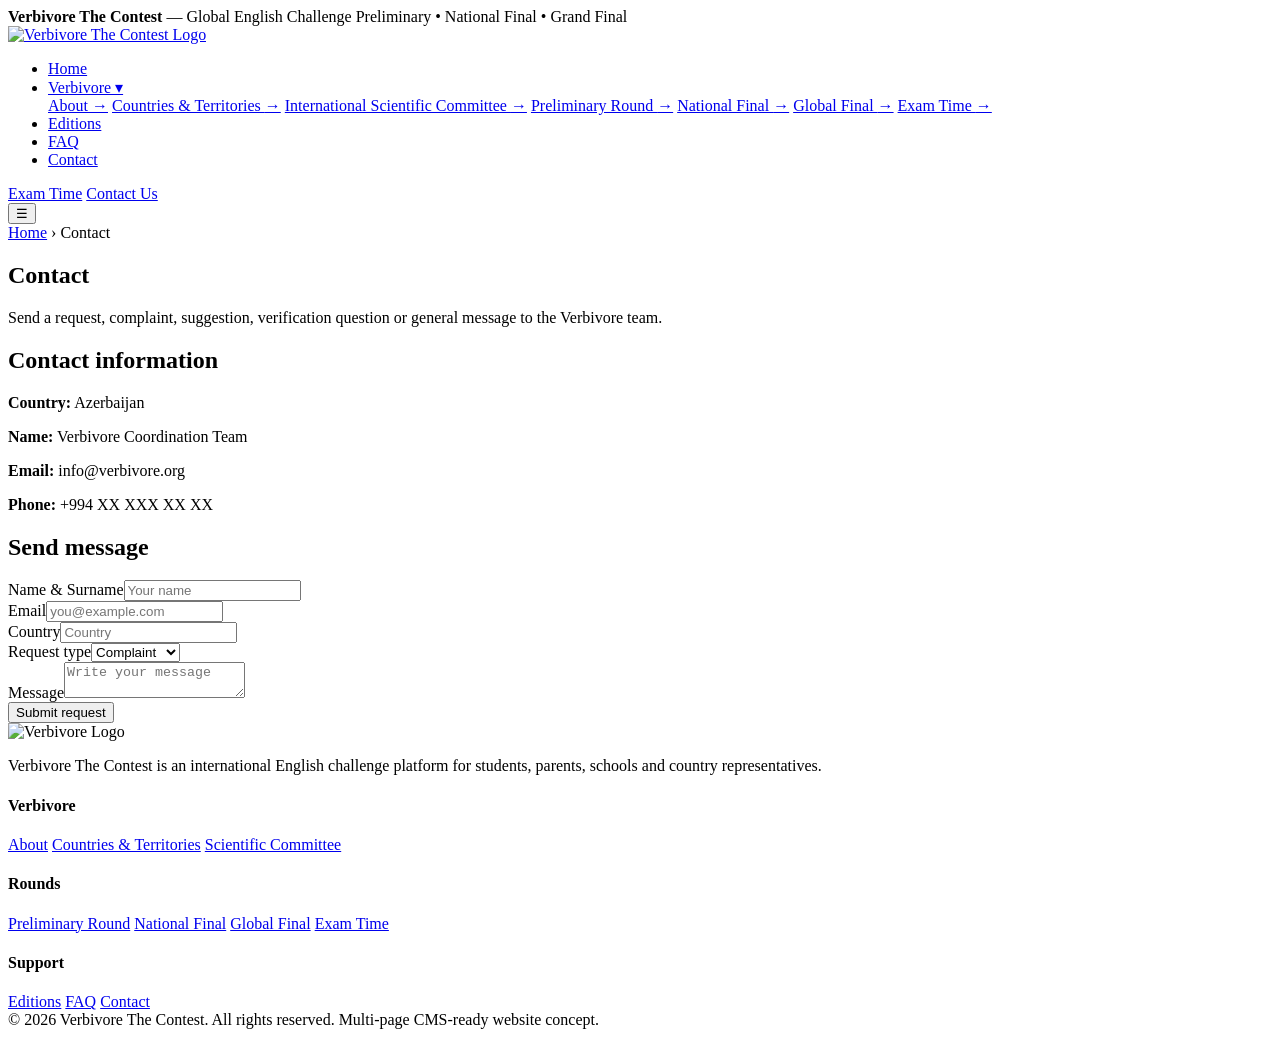
==== contact.html @ e63f41cc "Add files via upload" ====
<!DOCTYPE html>
<html lang="en">
<head>
  <meta charset="UTF-8" />
  <meta name="viewport" content="width=device-width, initial-scale=1.0" />
  <title>Contact | Verbivore</title>
  <link rel="stylesheet" href="assets/style.css" />
</head>
<body>
  <div class="top-strip">
    <div class="container">
      <span><b>Verbivore The Contest</b> — Global English Challenge</span>
      <span>Preliminary • National Final • Grand Final</span>
    </div>
  </div>
  <header class="site-header" id="siteHeader">
    <div class="container navbar">
      <a class="brand" href="index.html" aria-label="Verbivore Home">
        <img src="assets/verbivore-logo.png" alt="Verbivore The Contest Logo" />
      </a>
      <nav>
        <ul class="menu">
          <li><a href="index.html">Home</a></li>
          <li>
            <a class="dropbtn" href="verbivore/index.html">Verbivore ▾</a>
            <div class="dropdown">
              <a href="verbivore/about.html">About <span>→</span></a>
              <a href="verbivore/countries-territories.html">Countries & Territories <span>→</span></a>
              <a href="verbivore/scientific-committee.html">International Scientific Committee <span>→</span></a>
              <a href="verbivore/preliminary-round.html">Preliminary Round <span>→</span></a>
              <a href="verbivore/national-final.html">National Final <span>→</span></a>
              <a href="verbivore/global-final.html">Global Final <span>→</span></a>
              <a href="verbivore/exam-time.html">Exam Time <span>→</span></a>
            </div>
          </li>
          <li><a href="editions/index.html">Editions</a></li>
          <li><a href="faq.html">FAQ</a></li>
          <li><a href="contact.html">Contact</a></li>
        </ul>
      </nav>
      <div class="header-actions">
        <a class="btn btn-ghost" href="verbivore/exam-time.html">Exam Time</a>
        <a class="btn btn-primary" href="contact.html">Contact Us</a>
      </div>
      <button class="mobile-toggle" id="mobileToggle" aria-label="Open menu">☰</button>
    </div>
  </header>

  <main>
    <section class="page-hero">
      <div class="container">
        <div class="breadcrumb"><a href="index.html">Home</a> <span>›</span> <span>Contact</span></div>
        <h1>Contact</h1>
        <p>Send a request, complaint, suggestion, verification question or general message to the Verbivore team.</p>
      </div>
    </section>

    <section>
      <div class="container two-col">
        <article class="panel">
          <h2>Contact information</h2>
          <p><b>Country:</b> Azerbaijan</p>
          <p><b>Name:</b> Verbivore Coordination Team</p>
          <p><b>Email:</b> info@verbivore.org</p>
          <p><b>Phone:</b> +994 XX XXX XX XX</p>
        </article>
        <article class="panel">
          <h2>Send message</h2>
          <form class="form-grid">
            <div class="field"><label>Name & Surname</label><input type="text" placeholder="Your name" /></div>
            <div class="field"><label>Email</label><input type="email" placeholder="you@example.com" /></div>
            <div class="field"><label>Country</label><input type="text" placeholder="Country" /></div>
            <div class="field"><label>Request type</label><select><option>Complaint</option><option>Suggestion</option><option>Verification</option><option>Other</option></select></div>
            <div class="field full"><label>Message</label><textarea placeholder="Write your message"></textarea></div>
            <div class="field full"><button class="btn btn-primary" type="button">Submit request</button></div>
          </form>
        </article>
      </div>
    </section>
  </main>

  <footer class="footer">
    <div class="container">
      <div class="footer-grid">
        <div>
          <img src="assets/verbivore-logo.png" alt="Verbivore Logo" />
          <p>Verbivore The Contest is an international English challenge platform for students, parents, schools and country representatives.</p>
        </div>
        <div>
          <h4>Verbivore</h4>
          <a href="verbivore/about.html">About</a>
          <a href="verbivore/countries-territories.html">Countries & Territories</a>
          <a href="verbivore/scientific-committee.html">Scientific Committee</a>
        </div>
        <div>
          <h4>Rounds</h4>
          <a href="verbivore/preliminary-round.html">Preliminary Round</a>
          <a href="verbivore/national-final.html">National Final</a>
          <a href="verbivore/global-final.html">Global Final</a>
          <a href="verbivore/exam-time.html">Exam Time</a>
        </div>
        <div>
          <h4>Support</h4>
          <a href="editions/index.html">Editions</a>
          <a href="faq.html">FAQ</a>
          <a href="contact.html">Contact</a>
        </div>
      </div>
      <div class="footer-bottom">
        <span>© 2026 Verbivore The Contest. All rights reserved.</span>
        <span>Multi-page CMS-ready website concept.</span>
      </div>
    </div>
  </footer>
  <script src="assets/main.js"></script>
</body>
</html>
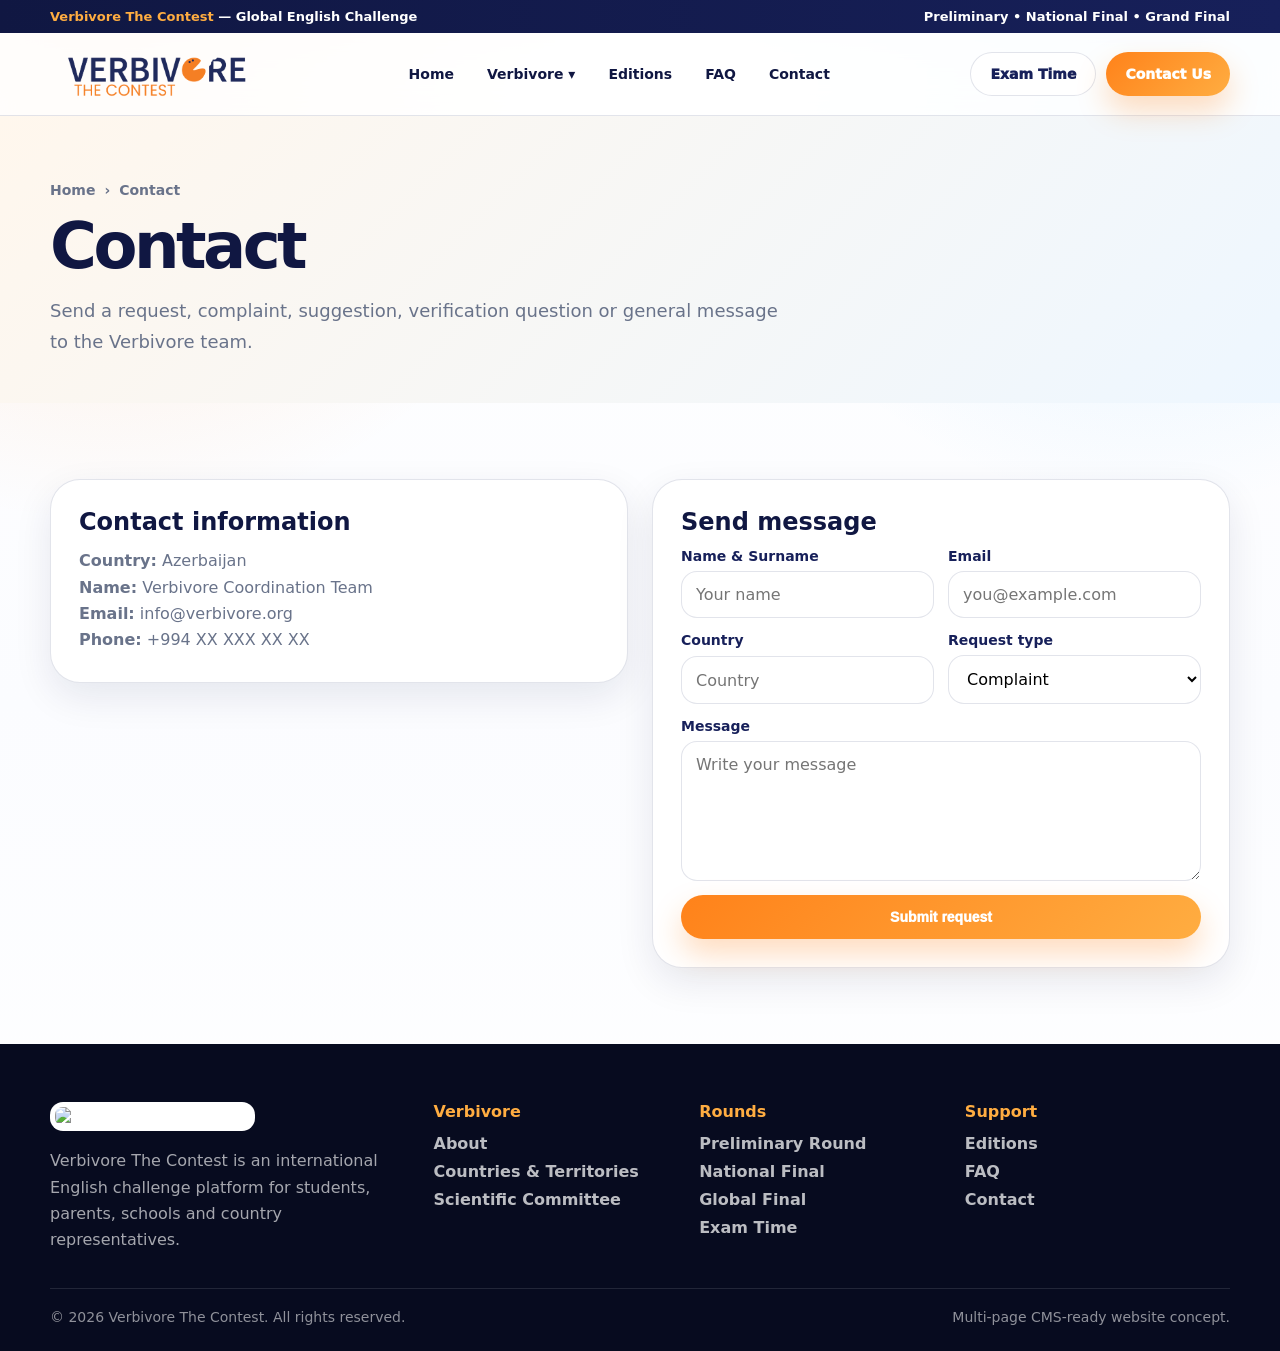
==== commit 8c0f6fc6: "Update contact.html" ====
--- a/contact.html
+++ b/contact.html
@@ -4,7 +4,7 @@
   <meta charset="UTF-8" />
   <meta name="viewport" content="width=device-width, initial-scale=1.0" />
   <title>Contact | Verbivore</title>
-  <link rel="stylesheet" href="assets/style.css" />
+  <link rel="stylesheet" href="style.css" />
 </head>
 <body>
   <div class="top-strip">
@@ -16,7 +16,7 @@
   <header class="site-header" id="siteHeader">
     <div class="container navbar">
       <a class="brand" href="index.html" aria-label="Verbivore Home">
-        <img src="assets/verbivore-logo.png" alt="Verbivore The Contest Logo" />
+        <img src="verbivore-logo.png" alt="Verbivore The Contest Logo" />
       </a>
       <nav>
         <ul class="menu">
@@ -112,6 +112,6 @@
       </div>
     </div>
   </footer>
-  <script src="assets/main.js"></script>
+  <script src="main.js"></script>
 </body>
 </html>
--- a/style.css
+++ b/style.css
@@ -0,0 +1,169 @@
+
+:root{
+  --navy:#17205a;
+  --navy-2:#101742;
+  --orange:#ff821a;
+  --orange-2:#ffad41;
+  --sky:#2aa7ff;
+  --green:#2fcf7f;
+  --pink:#ff5d9e;
+  --purple:#7d5cff;
+  --yellow:#ffd166;
+  --ink:#081225;
+  --muted:#69738a;
+  --soft:#f7f8ff;
+  --cream:#fff5ea;
+  --white:#ffffff;
+  --line:rgba(23,32,90,.12);
+  --shadow:0 22px 60px rgba(16,23,66,.14);
+  --shadow-soft:0 14px 38px rgba(16,23,66,.09);
+  --radius:28px;
+  --max:1180px;
+}
+*{box-sizing:border-box;margin:0;padding:0}
+html{scroll-behavior:smooth}
+body{
+  font-family:Inter,ui-sans-serif,system-ui,-apple-system,BlinkMacSystemFont,"Segoe UI",Arial,sans-serif;
+  color:var(--ink);
+  background:
+    radial-gradient(circle at 8% 2%, rgba(255,130,26,.18), transparent 28%),
+    radial-gradient(circle at 90% 6%, rgba(42,167,255,.15), transparent 25%),
+    linear-gradient(180deg,#fff 0%,#fbfcff 52%,#fff 100%);
+  overflow-x:hidden;
+}
+a{text-decoration:none;color:inherit}
+img,video{display:block;max-width:100%}
+.container{width:min(var(--max),calc(100% - 38px));margin:0 auto}
+.top-strip{
+  background:linear-gradient(90deg,var(--navy-2),var(--navy));
+  color:#fff;
+  font-size:13px;
+  font-weight:750;
+}
+.top-strip .container{display:flex;justify-content:space-between;gap:16px;align-items:center;padding:9px 0}
+.top-strip b{color:var(--orange-2)}
+.site-header{
+  position:sticky;top:0;z-index:100;
+  background:rgba(255,255,255,.88);
+  backdrop-filter:blur(18px);
+  border-bottom:1px solid var(--line);
+}
+.navbar{min-height:82px;display:flex;align-items:center;justify-content:space-between;gap:18px}
+.brand{display:flex;align-items:center;gap:12px}
+.brand img{width:218px;height:auto}
+.menu{display:flex;align-items:center;gap:5px;list-style:none;font-size:14px;font-weight:900;color:var(--navy-2)}
+.menu>li{position:relative}
+.menu a,.dropbtn{display:inline-flex;align-items:center;gap:7px;padding:12px 14px;border-radius:999px;transition:.22s ease}
+.menu a:hover,.dropbtn:hover{background:rgba(255,130,26,.12);color:var(--orange)}
+.dropdown{position:absolute;top:45px;left:0;width:300px;background:#fff;border:1px solid var(--line);box-shadow:var(--shadow);border-radius:22px;padding:10px;display:none}
+.menu>li:hover .dropdown{display:grid}
+.dropdown a{border-radius:16px;padding:11px 12px;justify-content:space-between}
+.header-actions{display:flex;align-items:center;gap:10px}
+.btn{
+  display:inline-flex;align-items:center;justify-content:center;gap:9px;
+  min-height:44px;padding:12px 19px;border-radius:999px;border:0;
+  font-size:14px;font-weight:950;cursor:pointer;transition:.22s ease;white-space:nowrap
+}
+.btn:hover{transform:translateY(-2px)}
+.btn-primary{background:linear-gradient(135deg,var(--orange),#ffad41);color:#fff;box-shadow:0 15px 30px rgba(255,130,26,.28)}
+.btn-ghost{background:#fff;border:1px solid var(--line);color:var(--navy)}
+.btn-blue{background:linear-gradient(135deg,var(--sky),#7d5cff);color:#fff;box-shadow:0 15px 30px rgba(42,167,255,.25)}
+.mobile-toggle{display:none;width:44px;height:44px;border-radius:14px;border:1px solid var(--line);background:#fff;color:var(--navy);font-size:22px}
+.hero{position:relative;padding:68px 0 34px}
+.hero::before{
+  content:"";position:absolute;inset:0;z-index:-1;
+  background:
+    radial-gradient(circle at 12% 38%, rgba(255,209,102,.26), transparent 18%),
+    radial-gradient(circle at 82% 28%, rgba(125,92,255,.16), transparent 20%);
+}
+.hero-grid{display:grid;grid-template-columns:1.02fr .98fr;gap:42px;align-items:center}
+.eyebrow{
+  display:inline-flex;align-items:center;gap:10px;margin-bottom:18px;padding:8px 14px;border-radius:999px;
+  background:rgba(255,130,26,.12);color:var(--orange);font-size:13px;font-weight:1000;letter-spacing:.06em;text-transform:uppercase
+}
+.eyebrow span{width:9px;height:9px;border-radius:50%;background:var(--orange);box-shadow:0 0 0 7px rgba(255,130,26,.14)}
+.hero h1{font-size:clamp(42px,6.2vw,78px);line-height:.96;letter-spacing:-.055em;color:var(--navy-2);margin-bottom:22px}
+.hero h1 strong{color:var(--orange)}
+.hero p{color:var(--muted);font-size:18px;line-height:1.7;max-width:620px;margin-bottom:28px}
+.hero-actions{display:flex;gap:12px;flex-wrap:wrap;margin-bottom:26px}
+.hero-mini{display:grid;grid-template-columns:repeat(3,1fr);gap:12px;max-width:650px}
+.mini-card{
+  background:rgba(255,255,255,.78);border:1px solid var(--line);border-radius:22px;padding:17px 18px;box-shadow:var(--shadow-soft)
+}
+.mini-card b{display:block;color:var(--navy);font-size:27px;letter-spacing:-.04em}.mini-card span{color:var(--muted);font-weight:850;font-size:13px}
+.hero-visual{
+  position:relative;border-radius:38px;padding:18px;min-height:510px;background:
+  linear-gradient(150deg,rgba(255,130,26,.92),rgba(42,167,255,.82) 50%,rgba(125,92,255,.86));
+  box-shadow:var(--shadow);overflow:hidden
+}
+.hero-visual::before{content:"";position:absolute;inset:18px;border:1px solid rgba(255,255,255,.34);border-radius:30px;pointer-events:none}
+.visual-photo{
+  position:absolute;inset:18px;border-radius:30px;overflow:hidden;background:
+  linear-gradient(130deg,rgba(16,23,66,.08),rgba(255,130,26,.08)),
+  url('https://images.unsplash.com/photo-1503676260728-1c00da094a0b?auto=format&fit=crop&w=1200&q=80') center/cover;
+}
+.visual-content{position:relative;z-index:2;height:474px;display:flex;flex-direction:column;justify-content:space-between;color:#fff;padding:26px}
+.badge-row{display:flex;gap:9px;flex-wrap:wrap}.badge{display:inline-flex;align-items:center;padding:8px 12px;border-radius:999px;background:rgba(255,255,255,.22);border:1px solid rgba(255,255,255,.32);backdrop-filter:blur(10px);font-weight:950;font-size:12px}
+.visual-panel{background:rgba(255,255,255,.88);color:var(--navy-2);border-radius:25px;padding:22px;backdrop-filter:blur(16px);box-shadow:0 18px 45px rgba(0,0,0,.13)}
+.visual-panel h3{font-size:26px;margin-bottom:8px}.visual-panel p{font-size:14px;line-height:1.55;margin:0;color:#4f5870}
+.news{margin-top:30px;display:grid;grid-template-columns:auto 1fr;background:var(--navy-2);border-radius:23px;overflow:hidden;color:#fff;box-shadow:var(--shadow-soft)}
+.news-label{background:var(--orange);font-weight:1000;letter-spacing:.05em;text-transform:uppercase;padding:15px 18px;display:flex;align-items:center}
+.news-window{overflow:hidden;white-space:nowrap;display:flex;align-items:center}
+.news-track{display:inline-block;padding-left:100%;animation:ticker 28s linear infinite;font-weight:850;color:rgba(255,255,255,.88)}
+.news-track span{margin-right:48px}@keyframes ticker{from{transform:translateX(0)}to{transform:translateX(-100%)}}
+section{padding:76px 0}.section-soft{background:linear-gradient(180deg,#fff,#f6f8ff)}.section-warm{background:linear-gradient(180deg,#fff9f0,#fff)}
+.section-head{display:flex;justify-content:space-between;align-items:flex-end;gap:26px;margin-bottom:30px}
+.kicker{color:var(--orange);font-size:13px;font-weight:1000;text-transform:uppercase;letter-spacing:.11em;margin-bottom:8px}
+.section-title{font-size:clamp(30px,4vw,50px);letter-spacing:-.045em;line-height:1.06;color:var(--navy-2)}
+.section-text{color:var(--muted);line-height:1.65;font-size:16px;max-width:620px}
+.stats-grid{display:grid;grid-template-columns:repeat(4,1fr);gap:16px}
+.stat-card{background:#fff;border:1px solid var(--line);box-shadow:var(--shadow-soft);border-radius:28px;padding:25px;position:relative;overflow:hidden}
+.stat-card::after{content:"";position:absolute;width:120px;height:120px;border-radius:50%;right:-38px;top:-38px;background:rgba(255,130,26,.10)}
+.stat-icon{width:56px;height:56px;border-radius:20px;display:grid;place-items:center;background:linear-gradient(135deg,rgba(255,130,26,.16),rgba(42,167,255,.13));font-size:26px;margin-bottom:18px}
+.stat-card b{display:block;color:var(--navy);font-size:38px;letter-spacing:-.04em}.stat-card span{font-weight:850;color:var(--muted)}
+.card-grid{display:grid;grid-template-columns:repeat(3,1fr);gap:18px}
+.info-card{background:#fff;border:1px solid var(--line);border-radius:30px;padding:27px;box-shadow:var(--shadow-soft);min-height:250px;display:flex;flex-direction:column;justify-content:space-between;transition:.22s ease}
+.info-card:hover{transform:translateY(-6px);box-shadow:var(--shadow)}
+.info-card .icon{width:58px;height:58px;border-radius:20px;display:grid;place-items:center;font-size:27px;background:linear-gradient(135deg,rgba(255,130,26,.18),rgba(125,92,255,.13));margin-bottom:18px}
+.info-card h3{color:var(--navy-2);font-size:23px;margin-bottom:10px}.info-card p{color:var(--muted);line-height:1.6;margin-bottom:20px}.card-link{color:var(--orange);font-weight:1000}
+.round-grid{display:grid;grid-template-columns:repeat(3,1fr);gap:18px}
+.round-card{border-radius:32px;padding:30px;background:#fff;border:1px solid var(--line);box-shadow:var(--shadow-soft);position:relative;overflow:hidden}
+.round-card:nth-child(1){background:linear-gradient(180deg,#fff,#fff5e8)}
+.round-card:nth-child(2){background:linear-gradient(180deg,#fff,#eef8ff)}
+.round-card:nth-child(3){background:linear-gradient(180deg,#fff,#f5f1ff)}
+.round-card .round-number{width:54px;height:54px;border-radius:19px;display:grid;place-items:center;background:var(--navy);color:#fff;font-weight:1000;margin-bottom:20px}
+.round-card h3{font-size:25px;color:var(--navy-2);margin-bottom:10px}.round-card p{color:var(--muted);line-height:1.62;margin-bottom:22px}
+.gallery-grid{display:grid;grid-template-columns:1.25fr .75fr;gap:18px}
+.gallery-feature,.gallery-item{
+  position:relative;overflow:hidden;border-radius:32px;min-height:390px;background:linear-gradient(135deg,rgba(16,23,66,.50),rgba(255,130,26,.34)),var(--bg) center/cover;
+  box-shadow:var(--shadow-soft);padding:26px;color:#fff;display:flex;flex-direction:column;justify-content:flex-end
+}
+.gallery-side{display:grid;gap:18px}.gallery-item{min-height:186px;border-radius:27px}.pill{display:inline-flex;align-items:center;align-self:flex-start;padding:8px 12px;border-radius:999px;background:rgba(255,255,255,.23);border:1px solid rgba(255,255,255,.32);font-size:12px;font-weight:1000;margin-bottom:auto}
+.gallery-feature h3,.gallery-item h3{font-size:26px;margin-bottom:7px}.gallery-item h3{font-size:20px}.gallery-feature p,.gallery-item p{color:rgba(255,255,255,.86);line-height:1.52;font-weight:720}
+.exam-section{background:linear-gradient(135deg,var(--navy-2),#222b72);color:#fff;overflow:hidden}
+.exam-section .section-title{color:#fff}.exam-section .section-text{color:rgba(255,255,255,.72)}
+.exam-layout{display:grid;grid-template-columns:1fr 1fr;gap:18px}
+.exam-card{background:rgba(255,255,255,.09);border:1px solid rgba(255,255,255,.14);border-radius:30px;padding:27px;backdrop-filter:blur(14px)}
+.exam-card.light{background:#fff;color:var(--ink)}.exam-card h3{font-size:24px;margin-bottom:11px}.exam-card p{line-height:1.6;opacity:.78;margin-bottom:18px}
+.country-list{display:grid;gap:10px}.country-item{border:1px solid rgba(23,32,90,.12);background:#f7f8ff;border-radius:17px;padding:13px 14px;width:100%;display:flex;justify-content:space-between;align-items:center;color:var(--navy);font-weight:950;cursor:pointer}.country-item small{color:var(--muted);font-weight:850}
+.country-panel{display:none;margin-top:8px;padding:14px;border-radius:16px;background:rgba(255,130,26,.11);color:#5a3718;font-weight:780;line-height:1.55}.country-panel.active{display:block}
+.timeline{display:grid;gap:14px;margin-top:14px}.timeline-row{display:grid;grid-template-columns:auto 1fr;gap:14px;align-items:start}.date-badge{width:62px;min-height:62px;border-radius:19px;background:rgba(255,130,26,.17);border:1px solid rgba(255,130,26,.24);color:var(--orange-2);font-size:13px;font-weight:1000;display:grid;place-items:center;text-align:center;line-height:1.06}.timeline-row span{display:block;color:rgba(255,255,255,.67);margin-top:4px;line-height:1.45}
+.footer{background:#070b1f;color:#fff;padding:58px 0 26px}.footer-grid{display:grid;grid-template-columns:1.2fr .8fr .8fr .9fr;gap:30px;margin-bottom:34px}.footer img{width:205px;background:#fff;border-radius:13px;padding:5px;margin-bottom:17px}.footer p{color:rgba(255,255,255,.64);line-height:1.65}.footer h4{color:var(--orange-2);margin-bottom:13px}.footer a{display:block;color:rgba(255,255,255,.73);font-weight:770;margin:9px 0}.footer-bottom{border-top:1px solid rgba(255,255,255,.11);padding-top:20px;color:rgba(255,255,255,.55);display:flex;justify-content:space-between;gap:12px;flex-wrap:wrap;font-size:14px}
+.page-hero{padding:66px 0 46px;background:linear-gradient(135deg,#fff7ed,#eef7ff)}.breadcrumb{display:flex;gap:9px;align-items:center;color:var(--muted);font-weight:800;font-size:14px;margin-bottom:16px}.page-hero h1{font-size:clamp(38px,5vw,66px);line-height:1;letter-spacing:-.055em;color:var(--navy-2);max-width:880px}.page-hero p{color:var(--muted);font-size:18px;line-height:1.7;max-width:740px;margin-top:18px}
+.two-col{display:grid;grid-template-columns:1fr 1fr;gap:24px;align-items:start}.panel{background:#fff;border:1px solid var(--line);border-radius:30px;padding:28px;box-shadow:var(--shadow-soft)}.panel h2,.panel h3{color:var(--navy-2);margin-bottom:12px}.panel p,.panel li{color:var(--muted);line-height:1.65}.panel ul{padding-left:20px}
+.map-box{min-height:360px;border-radius:32px;background:linear-gradient(135deg,rgba(42,167,255,.16),rgba(255,130,26,.17)),#fff;border:1px solid var(--line);box-shadow:var(--shadow-soft);display:grid;place-items:center;text-align:center;padding:30px;color:var(--navy)}
+.map-box b{font-size:30px;display:block;margin-bottom:10px}.country-grid{display:grid;grid-template-columns:repeat(3,1fr);gap:16px}.country-card{background:#fff;border:1px solid var(--line);border-radius:25px;padding:22px;box-shadow:var(--shadow-soft)}.flag{font-size:34px;margin-bottom:12px}.country-card h3{color:var(--navy-2);margin-bottom:8px}.country-card p{color:var(--muted);line-height:1.5;font-size:14px}.country-card a{margin-top:14px;display:inline-flex;color:var(--orange);font-weight:1000}
+.member-grid{display:grid;grid-template-columns:repeat(4,1fr);gap:18px}.member-card{background:#fff;border:1px solid var(--line);border-radius:28px;padding:20px;box-shadow:var(--shadow-soft);text-align:center}.avatar{width:96px;height:96px;border-radius:50%;background:linear-gradient(135deg,var(--orange),var(--sky));margin:0 auto 14px;display:grid;place-items:center;color:#fff;font-size:35px;font-weight:1000}.member-card h3{font-size:19px;color:var(--navy-2);margin-bottom:5px}.member-card p{color:var(--muted);line-height:1.45;font-size:14px}.status{display:inline-flex;padding:7px 10px;border-radius:999px;background:rgba(255,130,26,.13);color:var(--orange);font-weight:1000;font-size:12px;margin-top:10px}
+.edition-grid{display:grid;grid-template-columns:repeat(3,1fr);gap:18px}.edition-card{min-height:260px;border-radius:32px;overflow:hidden;border:1px solid var(--line);box-shadow:var(--shadow-soft);background:#fff;display:flex;flex-direction:column}.edition-cover{height:130px;background:linear-gradient(135deg,rgba(16,23,66,.45),rgba(255,130,26,.25)),var(--bg) center/cover}.edition-body{padding:22px}.edition-body h3{color:var(--navy-2);font-size:24px;margin-bottom:8px}.edition-body p{color:var(--muted);line-height:1.55;margin-bottom:16px}
+.tabs-list{display:flex;flex-wrap:wrap;gap:10px;margin-top:22px}.tabs-list a{padding:10px 14px;border-radius:999px;background:#fff;border:1px solid var(--line);font-weight:950;color:var(--navy)}.tabs-list a:hover{background:var(--orange);color:#fff}
+.schedule{display:grid;gap:18px}.schedule-item{display:grid;grid-template-columns:120px 1fr;gap:18px;align-items:stretch}.schedule-date{border-radius:24px;background:var(--navy);color:#fff;display:grid;place-items:center;text-align:center;font-weight:1000;padding:18px}.schedule-content{background:#fff;border:1px solid var(--line);box-shadow:var(--shadow-soft);border-radius:26px;padding:23px}.schedule-content h3{color:var(--navy-2);margin-bottom:7px}.schedule-content p{color:var(--muted);line-height:1.6}
+.result-table{width:100%;border-collapse:separate;border-spacing:0 10px}.result-table th{text-align:left;color:var(--navy);font-size:13px;text-transform:uppercase;letter-spacing:.06em;padding:0 14px}.result-table td{background:#fff;border-top:1px solid var(--line);border-bottom:1px solid var(--line);padding:15px 14px;color:var(--muted);font-weight:780}.result-table td:first-child{border-left:1px solid var(--line);border-radius:16px 0 0 16px;color:var(--navy);font-weight:1000}.result-table td:last-child{border-right:1px solid var(--line);border-radius:0 16px 16px 0}
+.faq-list{display:grid;gap:12px}.faq-item{background:#fff;border:1px solid var(--line);border-radius:23px;box-shadow:var(--shadow-soft);overflow:hidden}.faq-q{width:100%;background:#fff;border:0;text-align:left;padding:20px 22px;font-size:17px;font-weight:1000;color:var(--navy);display:flex;justify-content:space-between;gap:12px;cursor:pointer}.faq-a{display:none;padding:0 22px 20px;color:var(--muted);line-height:1.65}.faq-item.active .faq-a{display:block}
+.form-grid{display:grid;grid-template-columns:repeat(2,1fr);gap:14px}.field{display:grid;gap:7px}.field.full{grid-column:1/-1}.field label{font-weight:900;color:var(--navy);font-size:14px}.field input,.field select,.field textarea{width:100%;border:1px solid var(--line);border-radius:16px;padding:13px 14px;font:inherit;background:#fff}.field textarea{min-height:140px;resize:vertical}
+@media(max-width:1050px){
+  .menu,.header-actions{display:none}.mobile-toggle{display:grid;place-items:center}.mobile-open .menu{display:grid;position:absolute;top:82px;left:19px;right:19px;background:#fff;border:1px solid var(--line);border-radius:24px;padding:14px;box-shadow:var(--shadow)}.mobile-open .menu>li:hover .dropdown,.mobile-open .dropdown{position:static;width:auto;box-shadow:none;margin-top:4px}
+  .hero-grid,.gallery-grid,.exam-layout,.two-col,.footer-grid{grid-template-columns:1fr}.stats-grid,.card-grid,.round-grid,.country-grid,.edition-grid{grid-template-columns:repeat(2,1fr)}.member-grid{grid-template-columns:repeat(2,1fr)}
+}
+@media(max-width:650px){
+  .container{width:min(100% - 28px,var(--max))}.top-strip .container{align-items:flex-start;flex-direction:column}.brand img{width:184px}.hero{padding-top:42px}.hero-mini,.stats-grid,.card-grid,.round-grid,.country-grid,.edition-grid,.member-grid,.form-grid{grid-template-columns:1fr}.section-head{flex-direction:column;align-items:flex-start}.btn{width:100%}.news{grid-template-columns:1fr}.news-label{justify-content:center}.hero-visual{min-height:430px;border-radius:28px}.visual-content{height:394px}.visual-panel h3{font-size:22px}.schedule-item{grid-template-columns:1fr}.result-table{font-size:13px}
+}
